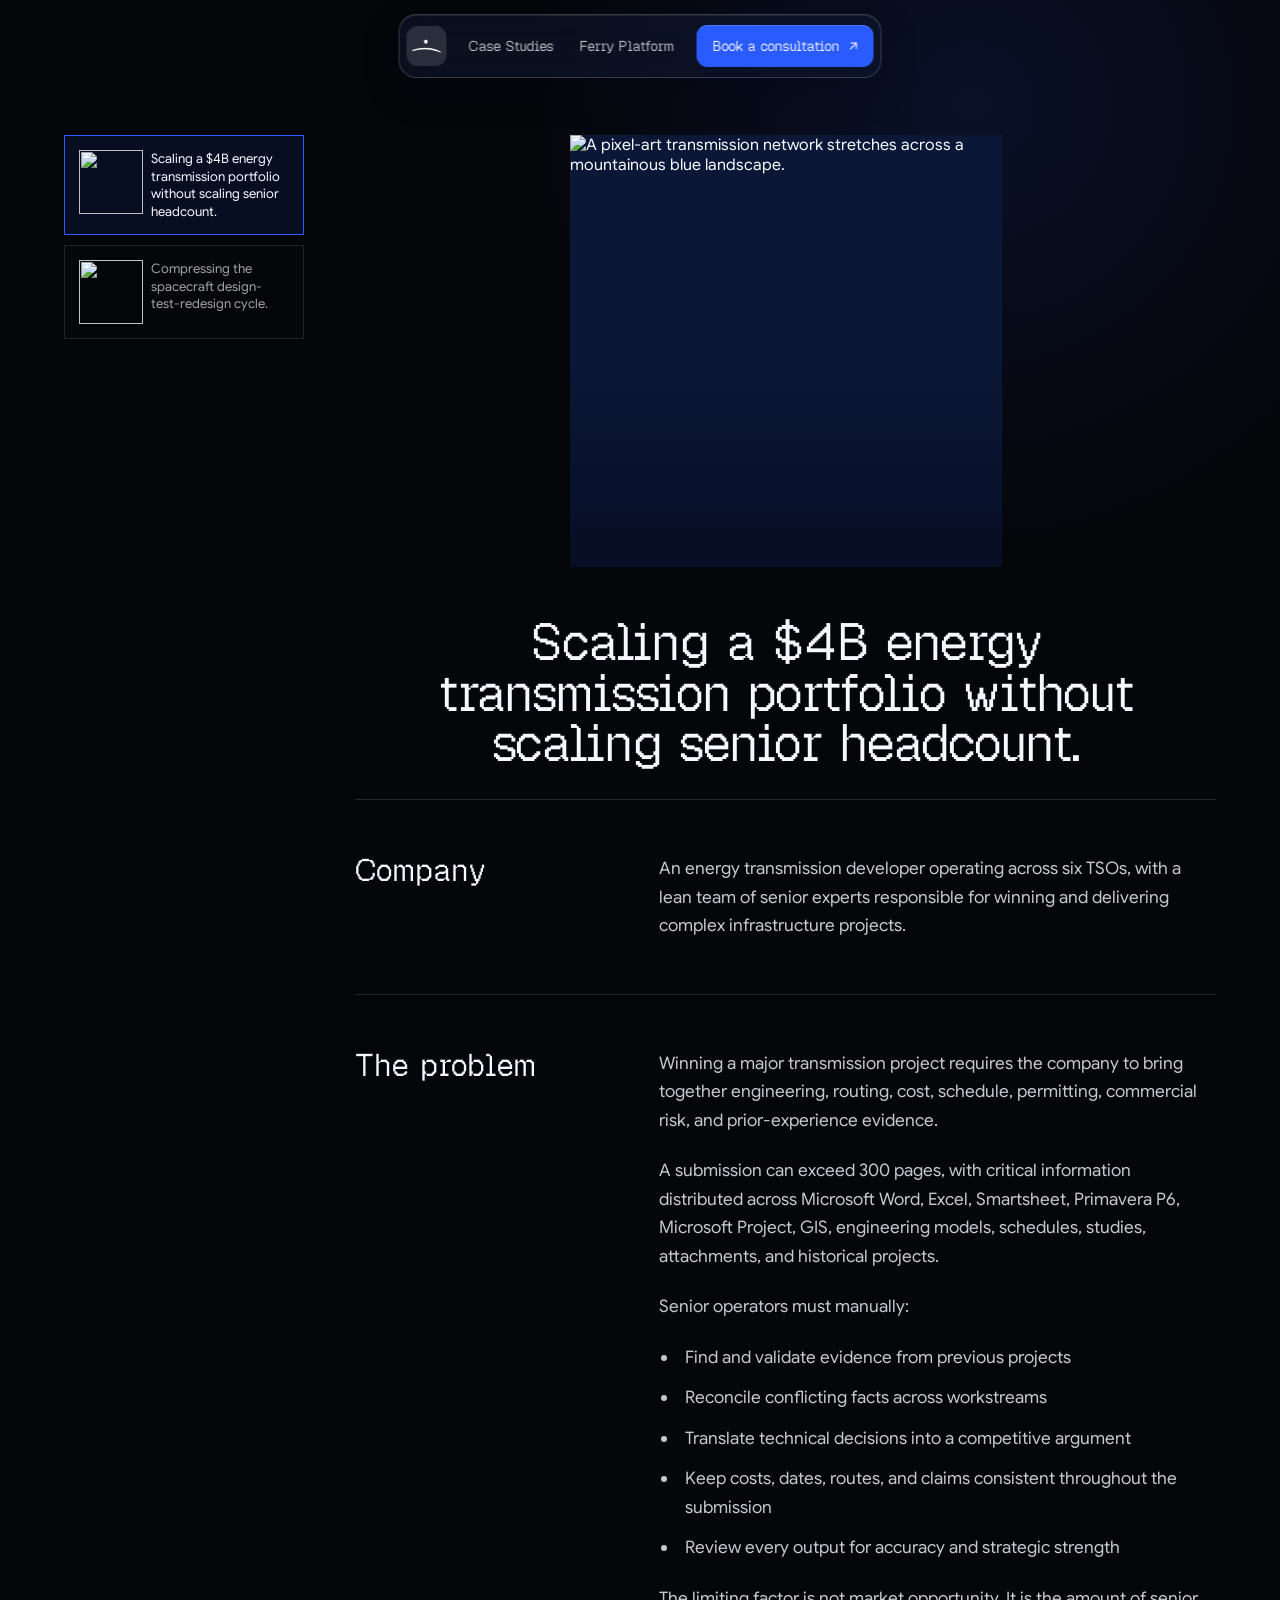
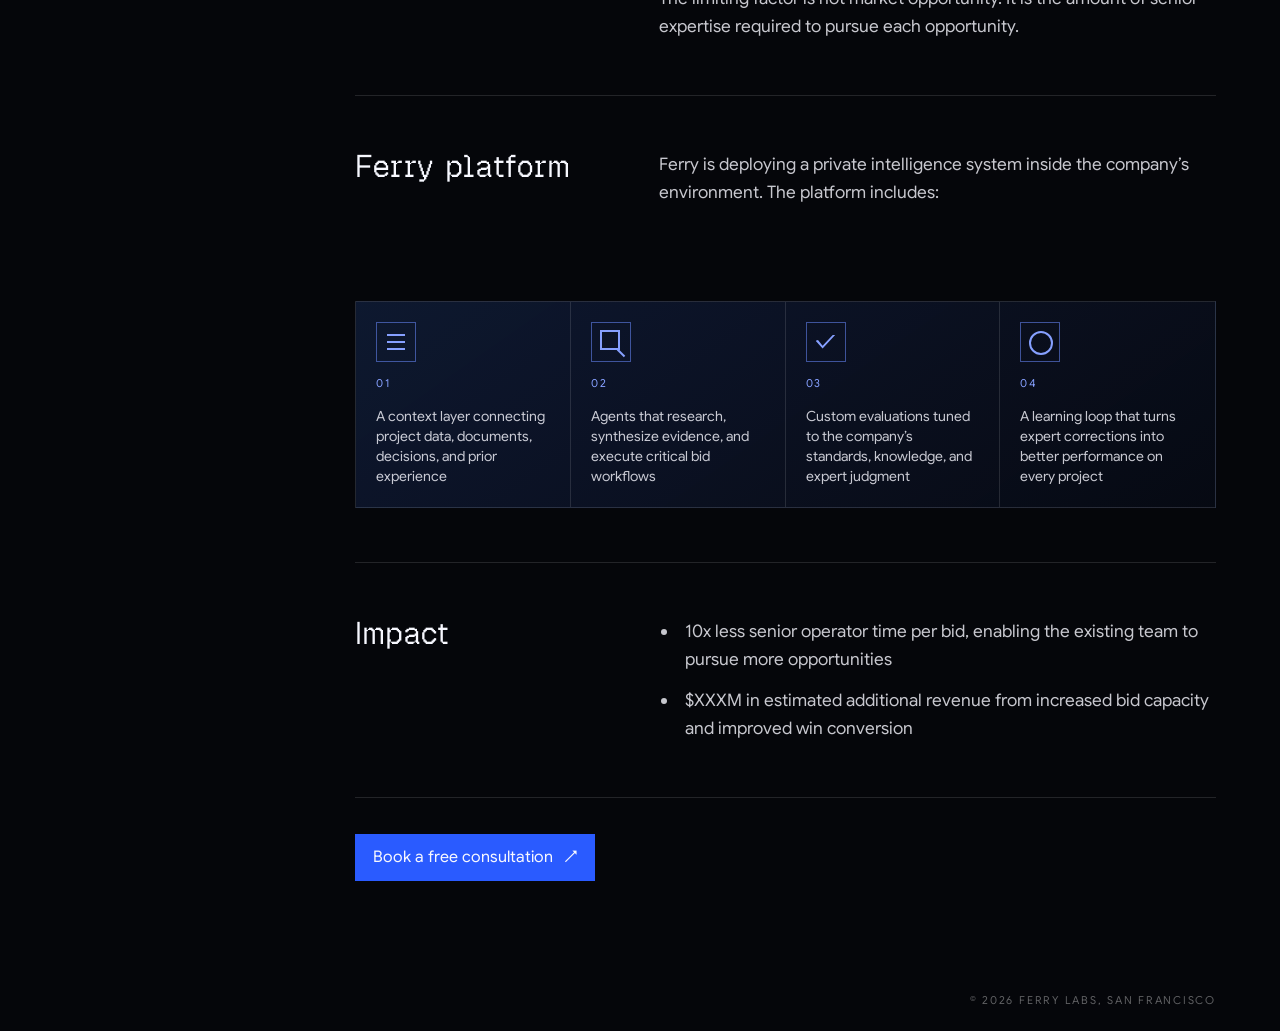
==== case-studies.html @ 46687f30 "use transparent navigation logo mark" ====
<!doctype html>
<html lang="en">
<head>
  <meta charset="utf-8">
  <meta name="viewport" content="width=device-width, initial-scale=1">
  <title>Case Studies — Ferry Labs</title>
  <meta name="description" content="Selected Ferry Labs case studies.">
  <link rel="icon" href="favicon.svg" type="image/svg+xml">
  <link rel="stylesheet" href="case-studies.css">
  <script>document.documentElement.classList.add('js')</script>
  <script type="module" src="case-studies.js"></script>
</head>
<body>
  <header class="site-header">
    <a class="brand" href="index.html" aria-label="Ferry Labs home">
      <img src="ferry-logo-mark.png" alt="">
    </a>
    <nav class="site-nav" aria-label="Primary">
      <a class="header-link" href="case-studies.html" aria-current="page">Case Studies</a>
      <a class="header-link" href="#selected-case-study">Ferry Platform</a>
      <a class="nav-cta" href="https://calendar.app.google/t69X39w3jLLAKn3L7" target="_blank" rel="noopener noreferrer">
        <span class="nav-cta-label">Book a consultation</span>
        <span class="nav-cta-short">Book a call</span>
        <span aria-hidden="true">↗</span>
      </a>
    </nav>
  </header>
  <main class="case-studies">
    <section class="reader" id="selected-case-study" aria-label="Selected case study">
      <nav class="case-switcher" aria-label="Choose a case study">
    <a href="#energy-transmission" class="case-switch"
       data-case-link="energy-transmission">
      <img src="assets/case-studies/transmission-infrastructure.png" alt="" width="2048" height="2048">
      <span>Scaling a $4B energy transmission portfolio without scaling senior headcount.</span>
    </a>

    <a href="#spacecraft-engineering" class="case-switch"
       data-case-link="spacecraft-engineering">
      <img src="assets/case-studies/spacecraft-engineering.png" alt="" width="2048" height="2048">
      <span>Compressing the spacecraft design-test-redesign cycle.</span>
    </a></nav>
      <div class="case-reader">
  <article class="case-panel" id="energy-transmission"
           data-case-panel="energy-transmission" tabindex="-1">
    <figure class="case-hero">
      <img src="assets/case-studies/transmission-infrastructure.png" alt="A pixel-art transmission network stretches across a mountainous blue landscape."
           width="2048" height="2048">
    </figure>
    <header class="story-header">
      <h2>Scaling a $4B energy transmission portfolio without scaling senior headcount.</h2>
    </header>
    <section class="story-section">
      <h3>Company</h3>
      <div class="story-copy"><p>An energy transmission developer operating across six TSOs, with a lean team of senior experts responsible for winning and delivering complex infrastructure projects.</p></div>
    </section>
    <section class="story-section">
      <h3>The problem</h3>
      <div class="story-copy">
        <p>Winning a major transmission project requires the company to bring together engineering, routing, cost, schedule, permitting, commercial risk, and prior-experience evidence.</p>
<p>A submission can exceed 300 pages, with critical information distributed across Microsoft Word, Excel, Smartsheet, Primavera P6, Microsoft Project, GIS, engineering models, schedules, studies, attachments, and historical projects.</p>
<p>Senior operators must manually:</p>
        <ul class="story-list"><li>Find and validate evidence from previous projects</li><li>Reconcile conflicting facts across workstreams</li><li>Translate technical decisions into a competitive argument</li><li>Keep costs, dates, routes, and claims consistent throughout the submission</li><li>Review every output for accuracy and strategic strength</li></ul>
        <p>The limiting factor is not market opportunity. It is the amount of senior expertise required to pursue each opportunity.</p>
      </div>
    </section>
    <section class="story-section platform-section">
      <h3>Ferry platform</h3>
      <div class="story-copy">
        <p>Ferry is deploying a private intelligence system inside the company’s environment. The platform includes:</p>
      </div>
      
  <ol class="workflow" aria-label="Scaling a $4B energy transmission portfolio without scaling senior headcount. workflow">
    
      <li class="workflow-step">
        <span class="workflow-icon icon-source" aria-hidden="true"></span>
        <span class="workflow-number">01</span>
        <span>A context layer connecting project data, documents, decisions, and prior experience</span>
      </li>
      <li class="workflow-step">
        <span class="workflow-icon icon-research" aria-hidden="true"></span>
        <span class="workflow-number">02</span>
        <span>Agents that research, synthesize evidence, and execute critical bid workflows</span>
      </li>
      <li class="workflow-step">
        <span class="workflow-icon icon-evaluation" aria-hidden="true"></span>
        <span class="workflow-number">03</span>
        <span>Custom evaluations tuned to the company’s standards, knowledge, and expert judgment</span>
      </li>
      <li class="workflow-step">
        <span class="workflow-icon icon-learning" aria-hidden="true"></span>
        <span class="workflow-number">04</span>
        <span>A learning loop that turns expert corrections into better performance on every project</span>
      </li>
  </ol>
    </section>
    <section class="story-section impact-section">
      <h3>Impact</h3>
      <div class="story-copy">
        <ul class="impact-list"><li>10x less senior operator time per bid, enabling the existing team to pursue more opportunities</li><li>$XXXM in estimated additional revenue from increased bid capacity and improved win conversion</li></ul>
      </div>
    </section>
    <aside class="case-cta">
      <a href="https://calendar.app.google/t69X39w3jLLAKn3L7" target="_blank" rel="noopener noreferrer">
        Book a free consultation <span aria-hidden="true">↗</span>
      </a>
    </aside>
  </article>

  <article class="case-panel" id="spacecraft-engineering"
           data-case-panel="spacecraft-engineering" tabindex="-1">
    <figure class="case-hero">
      <img src="assets/case-studies/spacecraft-engineering.png" alt="A pixel-art spacecraft stands beside a snow-covered mountain beneath a blue sky."
           width="2048" height="2048">
    </figure>
    <header class="story-header">
      <h2>Compressing the spacecraft design-test-redesign cycle.</h2>
    </header>
    <section class="story-section">
      <h3>Company</h3>
      <div class="story-copy"><p>A $2.3B satellite-platform manufacturer building configurable spacecraft for commercial and national-security missions.</p>
<p>The company is bringing a productized manufacturing model to an industry traditionally dominated by slow, bespoke engineering programs.</p></div>
    </section>
    <section class="story-section">
      <h3>The problem</h3>
      <div class="story-copy">
        <p>Every spacecraft must fit propulsion, avionics, power, payloads, and deployable structures within strict launch-defined constraints for mass, volume, stiffness, and mechanical interfaces.</p>
<p>The engineering workflow spans CAD and finite-element analysis tools, component libraries, parts lists, vendor specifications, simulation outputs, and physical test results.</p>
<p>When a component becomes unavailable, a vibration test fails, or the launch envelope changes, engineers must manually:</p>
        <ul class="story-list"><li>Identify every part of the design affected by the change</li><li>Reconfigure components within the available volume</li><li>Redesign structural panels and mechanical interfaces</li><li>Update the underlying CAD geometry</li><li>Re-run structural analysis and validate the revised design</li><li>Preserve design intent across iterations</li></ul>
        <p>The initial design is not the bottleneck. The limiting factor is repeatedly bringing the spacecraft back to a valid design as requirements and physical constraints change.</p>
      </div>
    </section>
    <section class="story-section platform-section">
      <h3>Ferry platform</h3>
      <div class="story-copy">
        <p>Ferry is developing an engineering intelligence system that works across the company’s existing design and analysis tools. The platform includes:</p>
      </div>
      
  <ol class="workflow" aria-label="Compressing the spacecraft design-test-redesign cycle. workflow">
    
      <li class="workflow-step">
        <span class="workflow-icon icon-source" aria-hidden="true"></span>
        <span class="workflow-number">01</span>
        <span>A context layer connecting requirements, components, geometry, constraints, and test results</span>
      </li>
      <li class="workflow-step">
        <span class="workflow-icon icon-geometry" aria-hidden="true"></span>
        <span class="workflow-number">02</span>
        <span>Agents that generate geometry, propagate changes, and execute redesign workflows</span>
      </li>
      <li class="workflow-step">
        <span class="workflow-icon icon-evaluation" aria-hidden="true"></span>
        <span class="workflow-number">03</span>
        <span>Custom evaluations tuned to the company’s engineering standards, design rules, and mission constraints</span>
      </li>
      <li class="workflow-step">
        <span class="workflow-icon icon-learning" aria-hidden="true"></span>
        <span class="workflow-number">04</span>
        <span>A learning loop that incorporates engineering review, simulation, and physical testing into future iterations</span>
      </li>
  </ol>
    </section>
    <section class="story-section impact-section">
      <h3>Impact</h3>
      <div class="story-copy">
        <ul class="impact-list"><li>Compress the design-test-redesign cycle, reducing the expert time required to produce a validated iteration</li><li>Increase engineering and production throughput, enabling the same team to support more spacecraft and missions</li></ul>
      </div>
    </section>
    <aside class="case-cta">
      <a href="https://calendar.app.google/t69X39w3jLLAKn3L7" target="_blank" rel="noopener noreferrer">
        Book a free consultation <span aria-hidden="true">↗</span>
      </a>
    </aside>
  </article></div>
    </section>
  </main>
  <footer class="site-footer">© 2026 Ferry Labs, San Francisco</footer>
</body>
</html>
---- case-studies.css ----
@font-face {
  font-family: 'Geist Pixel';
  src: url('fonts/GeistPixel.ttf') format('truetype');
  font-display: swap;
}

@font-face {
  font-family: 'Google Sans';
  src: url('fonts/GoogleSans-Regular.ttf') format('truetype');
  font-display: swap;
}

@font-face {
  font-family: 'Google Sans';
  src: url('fonts/GoogleSans-SemiBold.ttf') format('truetype');
  font-weight: 600;
  font-display: swap;
}

:root {
  --void: #05060a;
  --panel: #0b1020;
  --panel-2: #0e1730;
  --white: #f7f8ff;
  --mist: rgba(247, 248, 255, 0.64);
  --copy: rgba(247, 248, 255, 0.8);
  --line: rgba(255, 255, 255, 0.12);
  --line-blue: rgba(96, 132, 255, 0.54);
  --orbit: #2a5bff;
  --content-pad: clamp(24px, 5vw, 72px);
}

* {
  box-sizing: border-box;
}

html {
  color-scheme: dark;
  scroll-behavior: smooth;
}

body {
  margin: 0;
  min-width: 320px;
  overflow-x: hidden;
  background:
    radial-gradient(circle at 76% 4%, rgba(42, 91, 255, 0.12), transparent 28rem),
    var(--void);
  color: var(--white);
  font-family: 'Google Sans', system-ui, sans-serif;
  -webkit-font-smoothing: antialiased;
}

a {
  color: inherit;
  text-decoration: none;
}

.site-header {
  position: fixed;
  top: 14px;
  left: 50%;
  z-index: 10;
  width: max-content;
  max-width: calc(100% - 24px);
  height: 64px;
  padding: 7px;
  display: flex;
  align-items: center;
  justify-content: flex-start;
  gap: 18px;
  transform: translateX(-50%);
  border: 1px solid rgba(255, 255, 255, 0.18);
  border-radius: 18px;
  background: rgba(17, 24, 45, 0.58);
  -webkit-backdrop-filter: blur(18px) saturate(140%);
  backdrop-filter: blur(18px) saturate(140%);
  box-shadow: 0 12px 38px rgba(2, 5, 20, 0.24), inset 0 1px 0 rgba(255, 255, 255, 0.08);
}

.brand {
  display: flex;
  align-items: center;
  justify-content: center;
  width: 40px;
  height: 40px;
  padding: 0;
  flex: 0 0 auto;
  border-radius: 11px;
  background: rgba(255, 255, 255, 0.13);
}

.brand img {
  width: 30px;
  height: auto;
  display: block;
}

.eyebrow,
.workflow-number {
  text-transform: uppercase;
  letter-spacing: 0.16em;
  font-size: 11px;
}

.site-nav {
  display: flex;
  align-items: center;
  justify-content: flex-start;
  gap: 18px;
}

.header-link {
  padding: 10px 4px;
  color: rgba(255, 255, 255, 0.76);
  font-family: 'Geist Pixel', 'Google Sans', system-ui, sans-serif;
  font-size: 14px;
  letter-spacing: 0;
  white-space: nowrap;
  transition: color 0.2s ease;
}

.header-link:hover,
.header-link:focus-visible {
  color: var(--white);
}

.site-header .nav-cta {
  display: inline-flex;
  align-items: center;
  gap: 10px;
  padding: 12px 16px;
  border-radius: 11px;
  background: var(--orbit);
  color: var(--white);
  font-family: 'Geist Pixel', 'Google Sans', system-ui, sans-serif;
  font-size: 14px;
  font-weight: 500;
  white-space: nowrap;
  box-shadow: inset 0 1px 0 rgba(255, 255, 255, 0.16);
}

.site-header .nav-cta-short {
  display: none;
}

.case-studies {
  width: min(1440px, 100%);
  margin: 0 auto;
  padding: clamp(116px, 15vh, 164px) var(--content-pad) 88px;
}

.page-intro {
  margin-bottom: 48px;
}

.page-intro h1,
.story-header h2 {
  font-family: 'Geist Pixel', 'Google Sans', sans-serif;
  font-weight: 400;
  letter-spacing: -0.025em;
  text-wrap: balance;
}

.page-intro h1 {
  max-width: 920px;
  margin: 0 auto;
  width: 100%;
  text-align: center;
  font-size: clamp(37px, 4.25vw, 61px);
  line-height: 0.94;
}

.eyebrow {
  margin: 0;
  color: #86a0ff;
}

.case-hero::after {
  content: '';
  position: absolute;
  inset: 0;
  background: linear-gradient(180deg, transparent 52%, rgba(2, 5, 18, 0.5));
  pointer-events: none;
}

.case-hero img {
  display: block;
  width: 100%;
  height: 100%;
  object-fit: contain;
}

.reader {
  display: grid;
  grid-template-columns: minmax(190px, 240px) minmax(0, 1fr);
  gap: clamp(28px, 4vw, 64px);
  align-items: start;
  scroll-margin-top: 24px;
}

.case-switcher {
  position: sticky;
  top: 28px;
  display: grid;
  gap: 10px;
}

.case-switch {
  padding: 14px;
  display: grid;
  grid-template-columns: 64px 1fr;
  gap: 8px;
  border: 1px solid var(--line);
  color: var(--mist);
  font-size: 13px;
  line-height: 1.35;
  transition: color 0.2s ease, border-color 0.2s ease, background 0.2s ease;
}

.case-switch img {
  display: block;
  width: 64px;
  height: 64px;
  aspect-ratio: 1;
  object-fit: contain;
}

.case-switch[aria-current='true'],
.case-switch:hover,
.case-switch:focus-visible {
  color: var(--white);
  border-color: var(--orbit);
  background: rgba(42, 91, 255, 0.1);
  outline: none;
}

.js .case-panel {
  display: none;
}

.js .case-panel[aria-hidden='false'] {
  display: block;
}

.case-panel[hidden] {
  display: none;
}

.case-panel:focus {
  outline: none;
}

.case-hero {
  position: relative;
  width: min(100%, 432px);
  aspect-ratio: 1 / 1;
  height: auto;
  margin: 0 auto;
  overflow: hidden;
  background: #0b1737;
}

.story-header {
  padding: 38px 0 30px;
  border-bottom: 1px solid var(--line);
}

.story-header h2 {
  max-width: 980px;
  margin: 12px 0 0;
  text-align: center;
  font-size: clamp(34px, 4vw, 58px);
  line-height: 0.99;
}

.story-section {
  display: grid;
  grid-template-columns: minmax(160px, 240px) minmax(0, 760px);
  gap: clamp(24px, 5vw, 72px);
  padding: 54px 0;
  border-bottom: 1px solid var(--line);
}

.story-section h3 {
  margin: 0;
  font-family: 'Geist Pixel', 'Google Sans', sans-serif;
  font-size: clamp(24px, 2.4vw, 32px);
  font-weight: 400;
  line-height: 1.05;
}

.story-copy {
  min-width: 0;
}

.story-copy p,
.story-copy ul {
  margin: 0 0 22px;
  font-size: clamp(16px, 1.35vw, 18px);
  line-height: 1.65;
  color: var(--copy);
}

.story-copy p:last-child,
.story-copy ul:last-child {
  margin-bottom: 0;
}

.story-list,
.platform-list {
  padding-left: 20px;
}

.story-list li,
.platform-list li {
  margin: 0 0 12px;
  padding-left: 6px;
}

.workflow {
  grid-column: 1 / -1;
  list-style: none;
  margin: 30px 0 0;
  padding: 0;
  display: grid;
  grid-template-columns: repeat(4, minmax(0, 1fr));
  border: 1px solid var(--line);
  background: linear-gradient(145deg, rgba(21, 39, 79, 0.55), rgba(7, 10, 21, 0.74));
}

.workflow-step {
  min-height: 200px;
  padding: 20px;
  display: flex;
  flex-direction: column;
  gap: 14px;
  border-right: 1px solid var(--line);
  font-size: 14px;
  line-height: 1.45;
  color: var(--copy);
}

.workflow-step:last-child {
  border-right: 0;
}

.workflow-number {
  color: #86a0ff;
}

.workflow-icon {
  width: 40px;
  height: 40px;
  border: 1px solid rgba(107, 139, 255, 0.55);
  position: relative;
}

.workflow-icon::before,
.workflow-icon::after {
  content: '';
  position: absolute;
  background: #86a0ff;
}

.icon-source::before {
  width: 18px;
  height: 2px;
  left: 10px;
  top: 11px;
  box-shadow: 0 7px 0 #86a0ff, 0 14px 0 #86a0ff;
}

.icon-research::before,
.icon-geometry::before {
  width: 16px;
  height: 16px;
  border: 2px solid #86a0ff;
  background: transparent;
  left: 8px;
  top: 7px;
}

.icon-research::after,
.icon-geometry::after {
  width: 10px;
  height: 2px;
  transform: rotate(45deg);
  right: 4px;
  bottom: 7px;
}

.icon-evaluation::before {
  width: 20px;
  height: 14px;
  left: 9px;
  top: 12px;
  clip-path: polygon(0 45%, 35% 100%, 100% 0, 88% 0, 35% 80%, 12% 38%);
}

.icon-learning::before {
  width: 20px;
  height: 20px;
  left: 8px;
  top: 8px;
  border: 2px solid #86a0ff;
  border-radius: 50%;
  background: transparent;
}

.impact-section {
  display: grid;
}

.impact-list {
  list-style: disc;
  margin: 0;
  padding-left: 20px;
}

.impact-list li {
  margin: 0 0 12px;
  padding-left: 6px;
  font-size: clamp(16px, 1.35vw, 18px);
  line-height: 1.65;
  color: var(--copy);
}

.impact-list li:last-child {
  margin-bottom: 0;
}

.case-cta {
  margin-top: 36px;
}

.case-cta a {
  width: fit-content;
  display: inline-flex;
  align-items: center;
  justify-content: center;
  gap: 12px;
  padding: 14px 18px;
  background: var(--orbit);
  font-family: 'Google Sans', sans-serif;
  font-size: 16px;
  line-height: 1.2;
}

.site-footer {
  padding: 24px var(--content-pad);
  text-align: right;
  color: rgba(255, 255, 255, 0.36);
  font-size: 11px;
  letter-spacing: 0.16em;
  text-transform: uppercase;
  background: transparent;
}

@media (max-width: 900px) {
  .reader {
    grid-template-columns: 1fr;
  }

  .case-switcher {
    position: static;
    grid-template-columns: repeat(2, minmax(0, 1fr));
  }

  .story-section {
    grid-template-columns: 1fr;
  }

  .workflow {
    grid-template-columns: repeat(2, minmax(0, 1fr));
  }

  .workflow-step:nth-child(2) {
    border-right: 0;
  }

  .workflow-step:nth-child(-n + 2) {
    border-bottom: 1px solid var(--line);
  }
}

@media (max-width: 760px) {
  :root {
    --content-pad: 20px;
  }

  .site-header {
    top: 8px;
    width: max-content;
    max-width: calc(100% - 16px);
    height: 54px;
    padding: 6px;
    gap: 8px;
    border-radius: 15px;
  }

  .brand { width: 36px; height: 36px; padding: 0; }

  .brand img { width: 27px; height: auto; }

  .site-nav {
    gap: 8px;
  }

  .header-link {
    padding: 8px 1px;
    font-size: 11px;
  }

  .site-header .nav-cta {
    padding: 10px 12px;
    font-size: 12px;
  }

  .site-header .nav-cta-label {
    display: none;
  }

  .site-header .nav-cta-short {
    display: inline;
  }

  .case-studies {
    padding-top: 104px;
    padding-bottom: 64px;
  }

  .page-intro h1 {
    font-size: clamp(36px, 11vw, 49px);
  }

  .case-switcher {
    overflow-x: auto;
  }

  .case-switch {
    min-width: 280px;
  }

  .case-hero {
    width: 100%;
    max-width: 432px;
    height: auto;
    aspect-ratio: 1 / 1;
  }

  .story-header {
    padding: 30px 0 24px;
  }

  .story-section {
    padding: 42px 0;
  }

  .workflow {
    grid-template-columns: 1fr;
  }

  .workflow-step {
    min-height: 0;
    border-right: 0;
    border-bottom: 1px solid var(--line);
  }

  .workflow-step:nth-child(2) {
    border-right: 0;
  }

  .case-cta a {
    align-items: flex-end;
  }
}

@media (prefers-reduced-motion: reduce) {
  html {
    scroll-behavior: auto;
  }

}
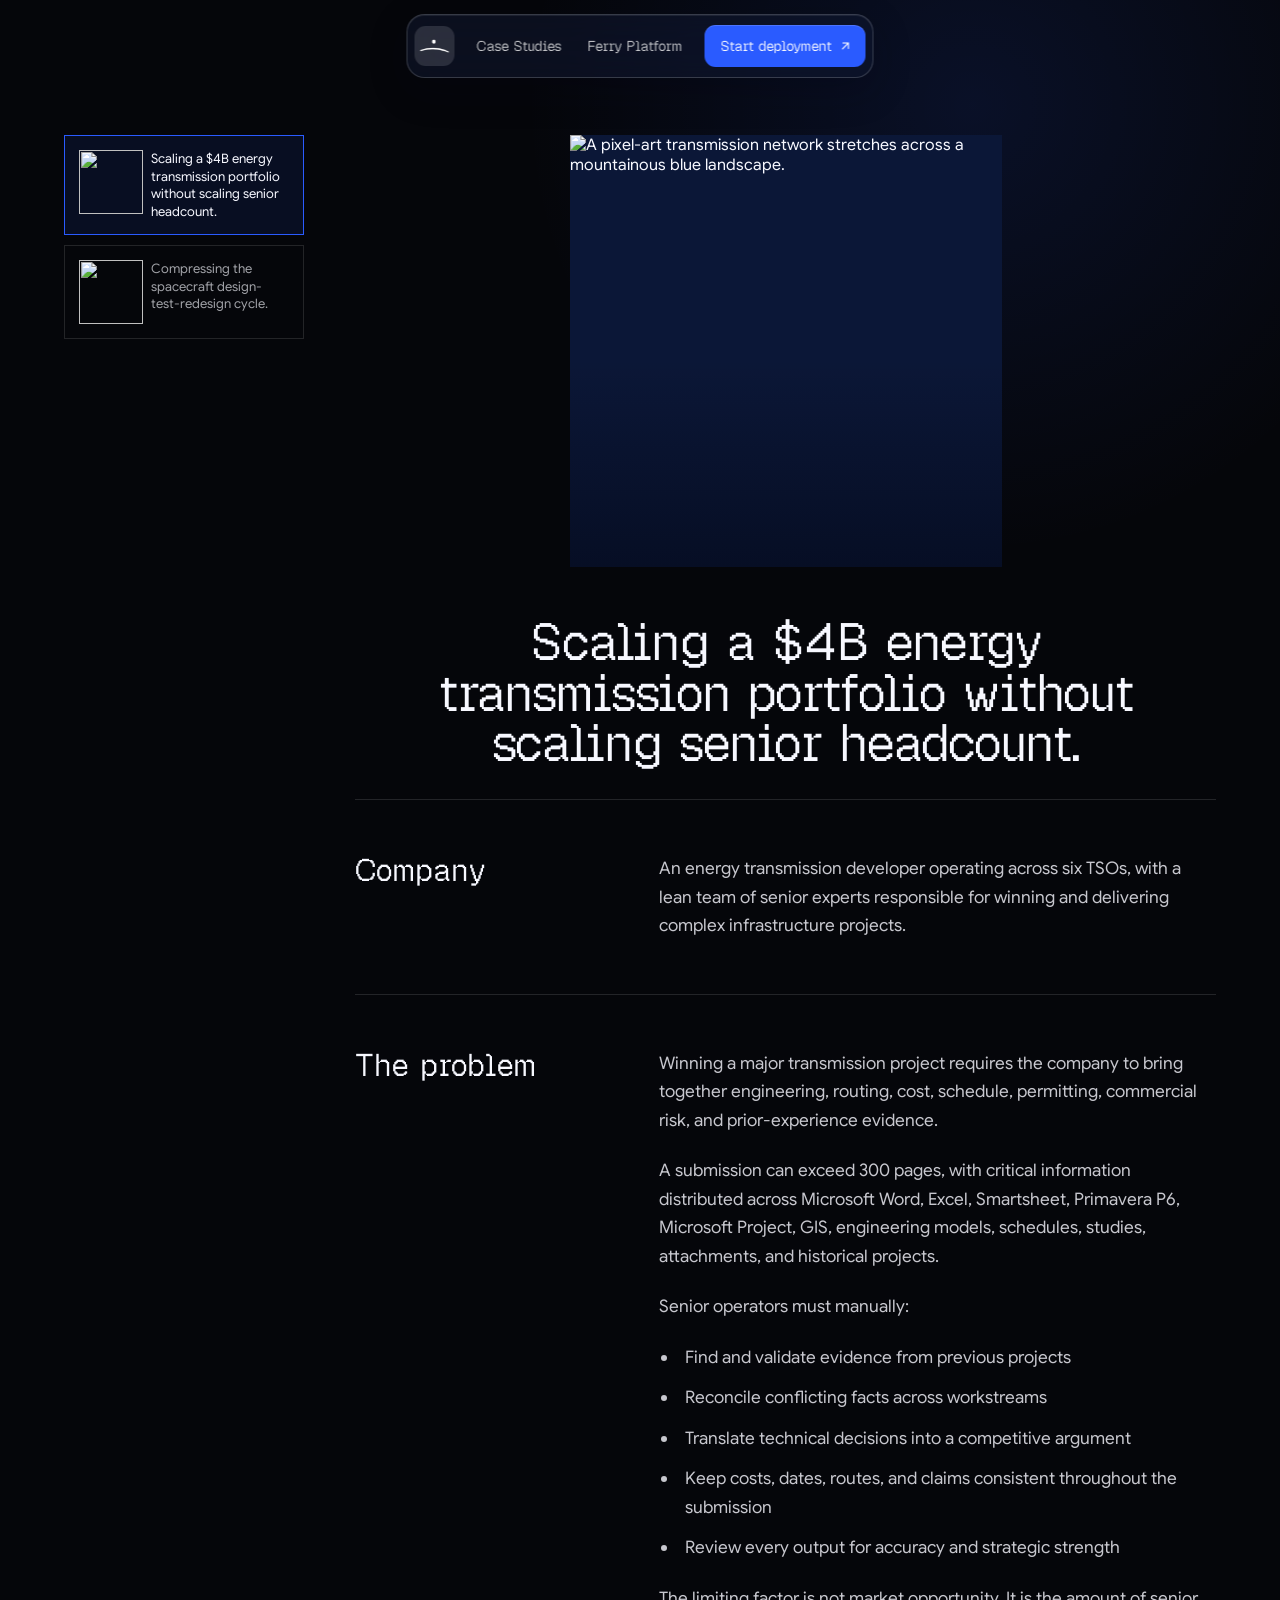
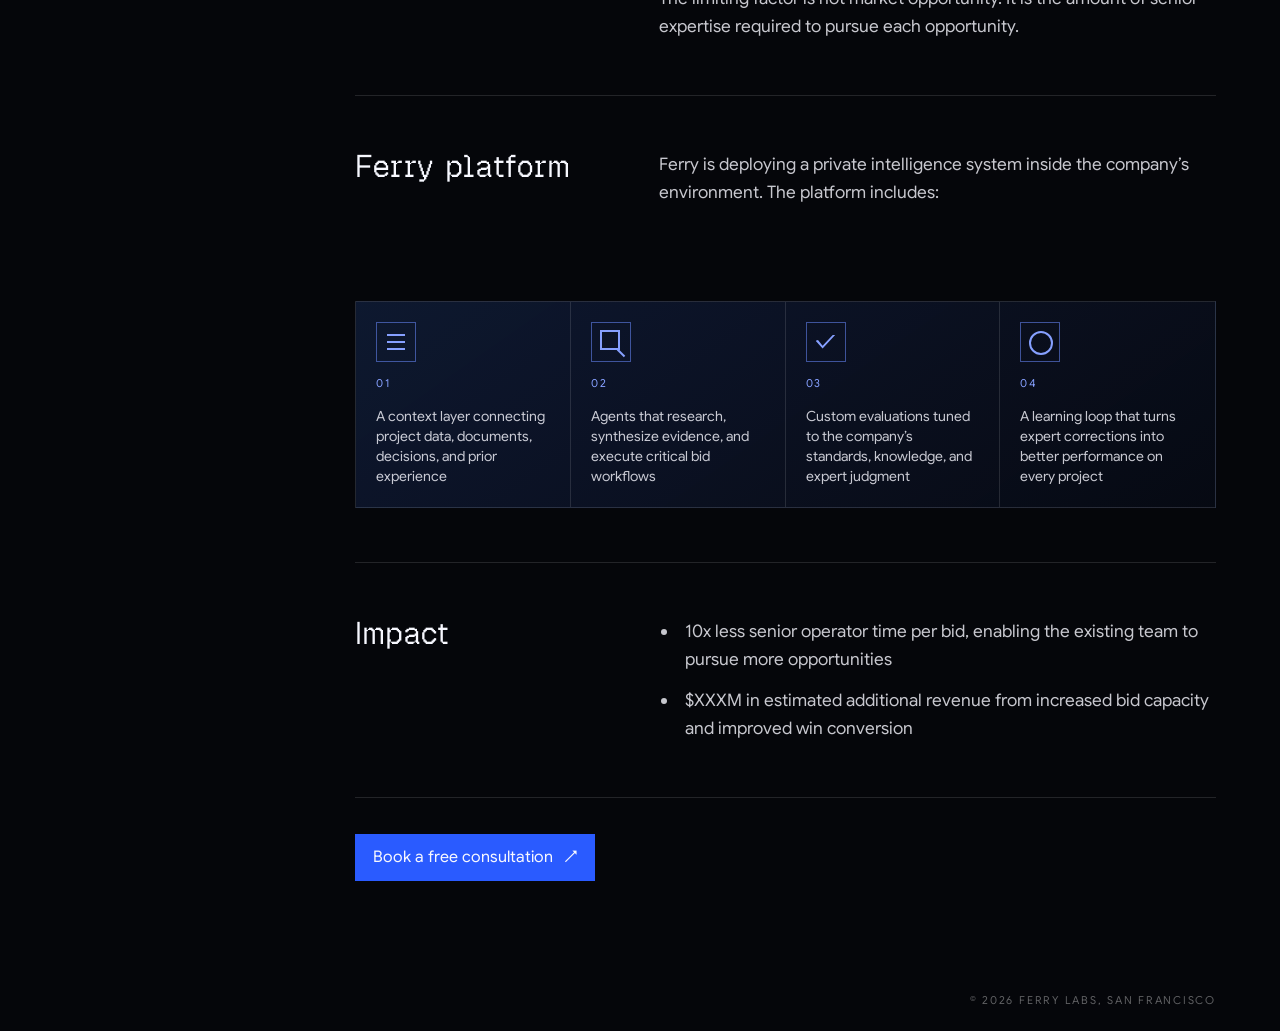
==== commit 67ccbc36: "rename navigation deployment CTA" ====
--- a/case-studies.html
+++ b/case-studies.html
@@ -17,10 +17,10 @@
     </a>
     <nav class="site-nav" aria-label="Primary">
       <a class="header-link" href="case-studies.html" aria-current="page">Case Studies</a>
-      <a class="header-link" href="#selected-case-study">Ferry Platform</a>
+      <a class="header-link" href="ferry-platform.html">Ferry Platform</a>
       <a class="nav-cta" href="https://calendar.app.google/t69X39w3jLLAKn3L7" target="_blank" rel="noopener noreferrer">
-        <span class="nav-cta-label">Book a consultation</span>
-        <span class="nav-cta-short">Book a call</span>
+        <span class="nav-cta-label">Start deployment</span>
+        <span class="nav-cta-short">Start deployment</span>
         <span aria-hidden="true">↗</span>
       </a>
     </nav>
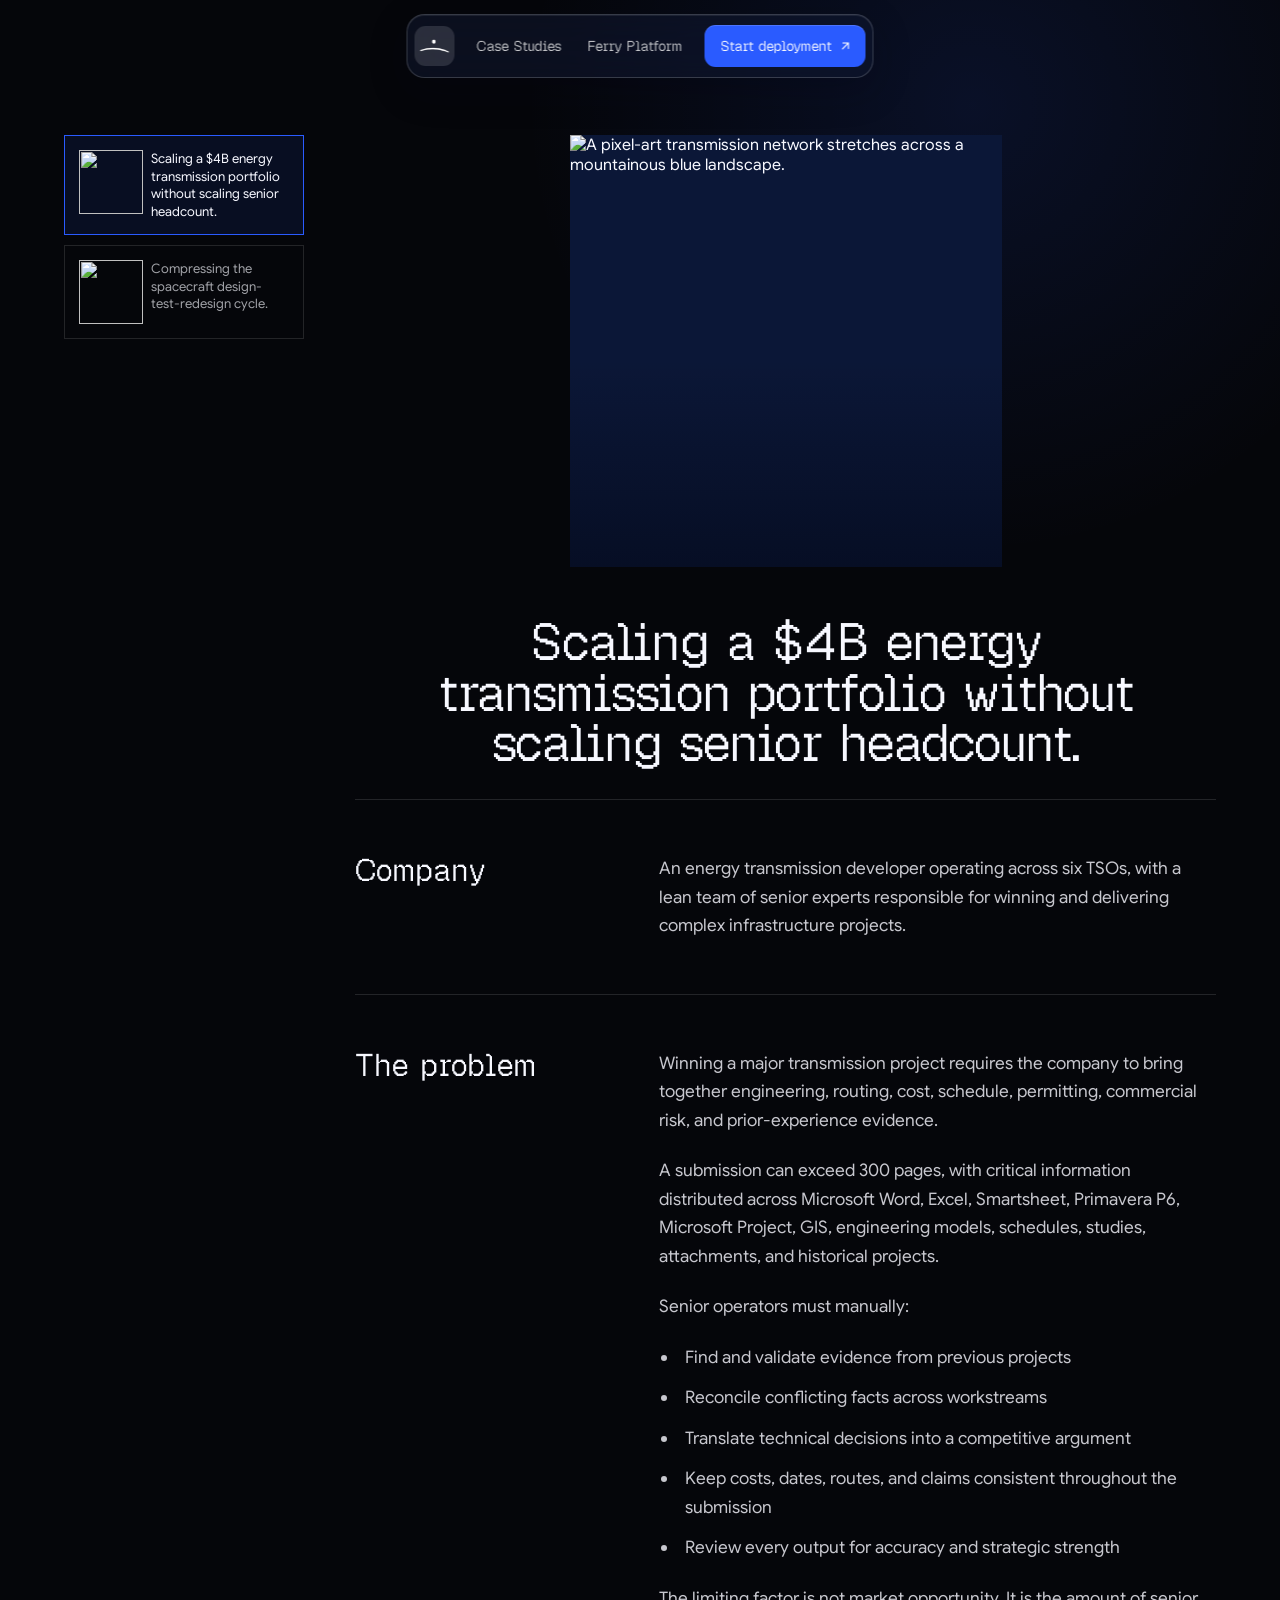
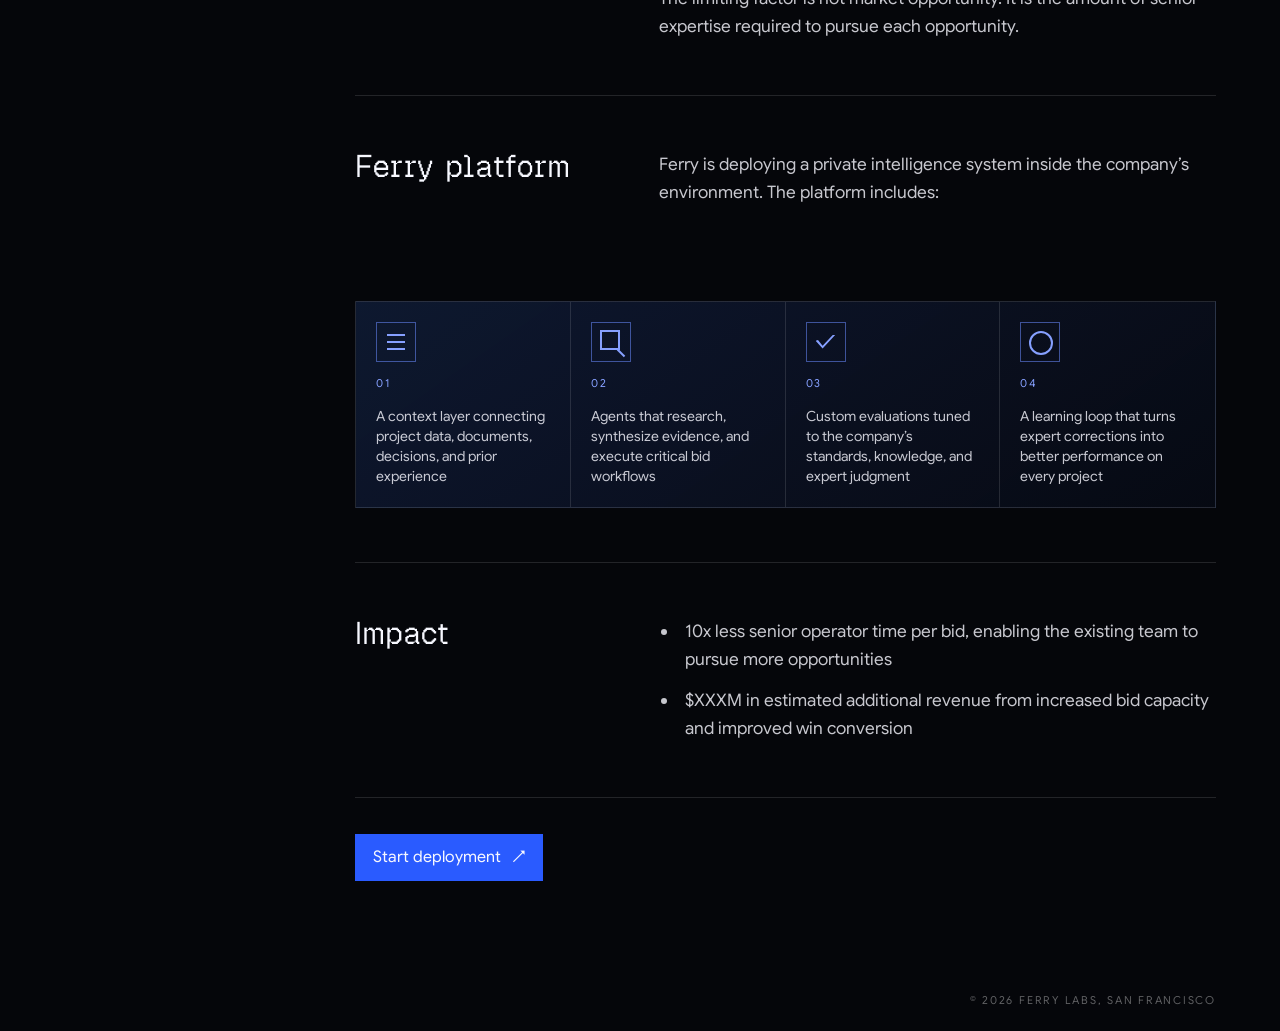
==== commit 97adbe55: "align deployment CTA labels" ====
--- a/case-studies.html
+++ b/case-studies.html
@@ -101,7 +101,7 @@
     </section>
     <aside class="case-cta">
       <a href="https://calendar.app.google/t69X39w3jLLAKn3L7" target="_blank" rel="noopener noreferrer">
-        Book a free consultation <span aria-hidden="true">↗</span>
+        Start deployment <span aria-hidden="true">↗</span>
       </a>
     </aside>
   </article>
@@ -168,7 +168,7 @@
     </section>
     <aside class="case-cta">
       <a href="https://calendar.app.google/t69X39w3jLLAKn3L7" target="_blank" rel="noopener noreferrer">
-        Book a free consultation <span aria-hidden="true">↗</span>
+        Start deployment <span aria-hidden="true">↗</span>
       </a>
     </aside>
   </article></div>
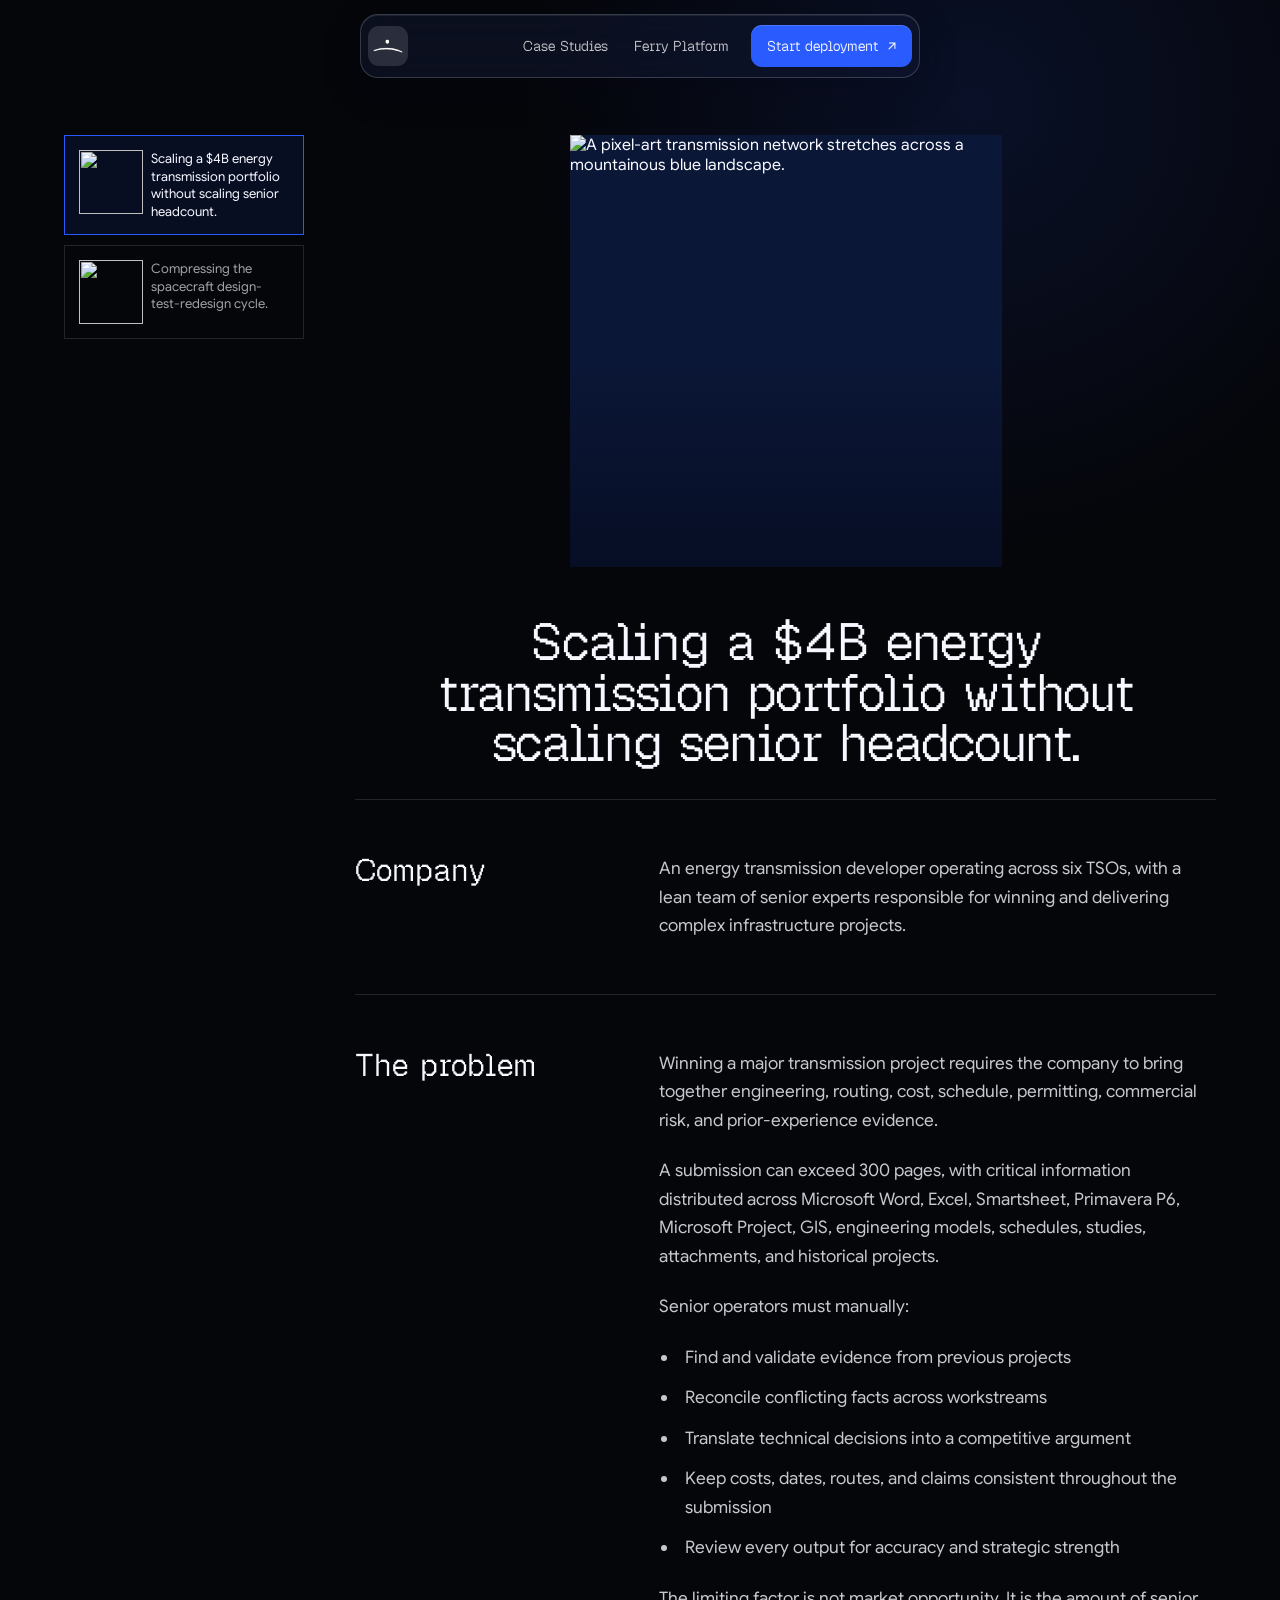
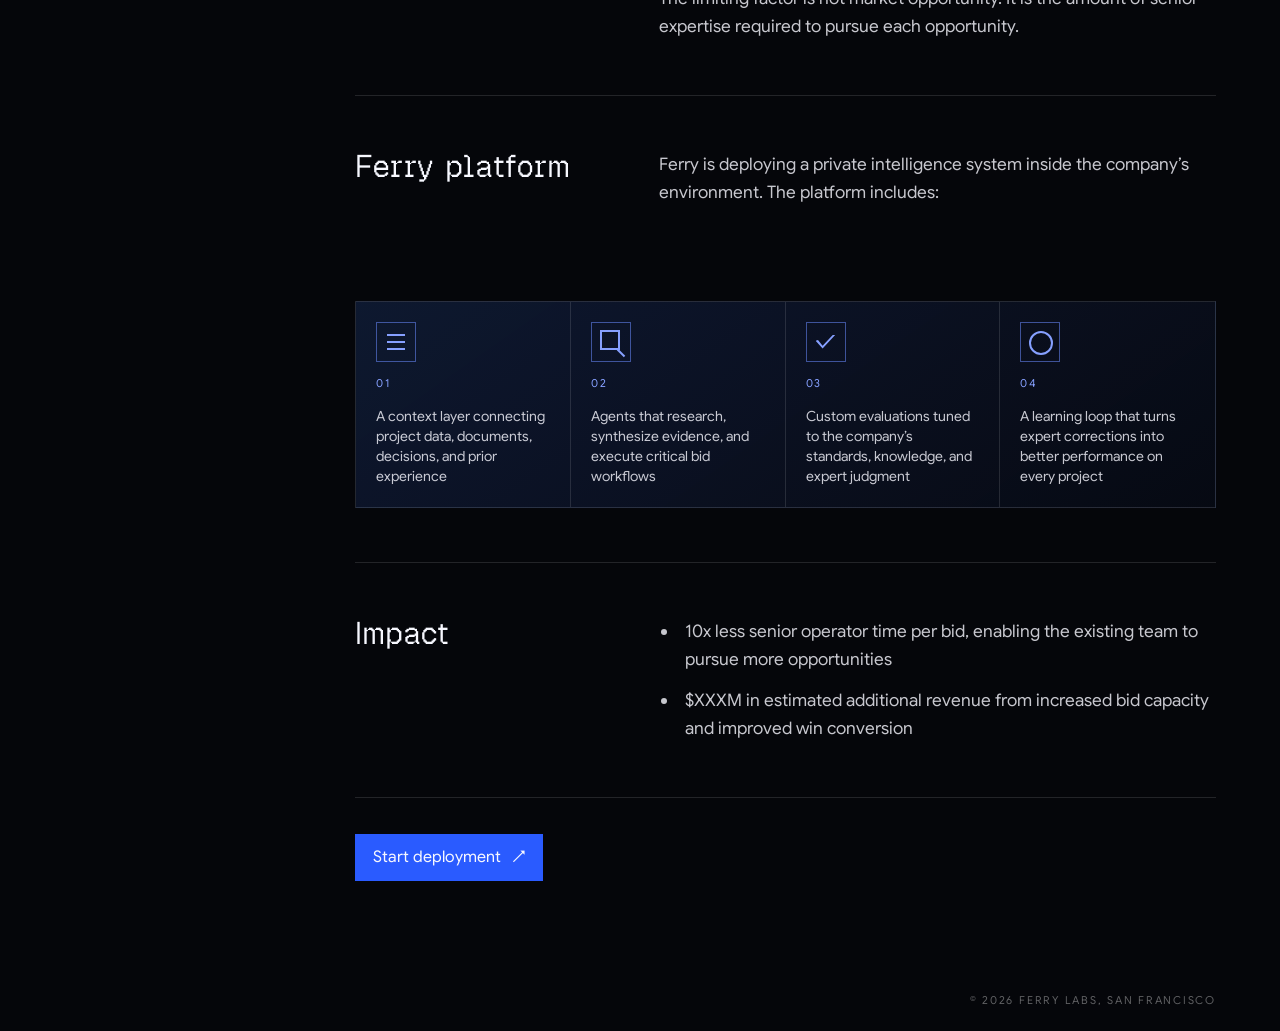
==== commit 1fde994e: "prevent mobile case study text overlap" ====
--- a/case-studies.html
+++ b/case-studies.html
@@ -6,7 +6,8 @@
   <title>Case Studies — Ferry Labs</title>
   <meta name="description" content="Selected Ferry Labs case studies.">
   <link rel="icon" href="favicon.svg" type="image/svg+xml">
-  <link rel="stylesheet" href="case-studies.css">
+  <link rel="stylesheet" href="case-studies.css?v=20260720-mobile">
+  <script src="page-transitions.js"></script>
   <script>document.documentElement.classList.add('js')</script>
   <script type="module" src="case-studies.js"></script>
 </head>
@@ -176,4 +177,4 @@
   </main>
   <footer class="site-footer">© 2026 Ferry Labs, San Francisco</footer>
 </body>
-</html>+</html>
--- a/case-studies.css
+++ b/case-studies.css
@@ -2,6 +2,45 @@
   font-family: 'Geist Pixel';
   src: url('fonts/GeistPixel.ttf') format('truetype');
   font-display: swap;
+}
+
+@view-transition {
+  navigation: auto;
+}
+
+::view-transition-old(root),
+::view-transition-new(root) {
+  animation-duration: 260ms;
+  animation-timing-function: cubic-bezier(0.22, 1, 0.36, 1);
+}
+
+::view-transition-old(root) {
+  animation-name: ferry-page-out;
+}
+
+::view-transition-new(root) {
+  animation-name: ferry-page-in;
+}
+
+@keyframes ferry-page-out {
+  to { opacity: 0; }
+}
+
+@keyframes ferry-page-in {
+  from { opacity: 0; }
+}
+
+html.ferry-transition-fallback body {
+  animation: ferry-fallback-in 180ms cubic-bezier(0.22, 1, 0.36, 1);
+  transition: opacity 180ms cubic-bezier(0.22, 1, 0.36, 1);
+}
+
+html.ferry-transition-fallback.ferry-page-leaving body {
+  opacity: 0;
+}
+
+@keyframes ferry-fallback-in {
+  from { opacity: 0; }
 }
 
 @font-face {
@@ -61,14 +100,16 @@
   top: 14px;
   left: 50%;
   z-index: 10;
-  width: max-content;
+  width: min(560px, calc(100% - 24px));
   max-width: calc(100% - 24px);
   height: 64px;
   padding: 7px;
   display: flex;
   align-items: center;
-  justify-content: flex-start;
+  justify-content: space-between;
   gap: 18px;
+  flex: 1;
+  min-width: 0;
   transform: translateX(-50%);
   border: 1px solid rgba(255, 255, 255, 0.18);
   border-radius: 18px;
@@ -76,6 +117,7 @@
   -webkit-backdrop-filter: blur(18px) saturate(140%);
   backdrop-filter: blur(18px) saturate(140%);
   box-shadow: 0 12px 38px rgba(2, 5, 20, 0.24), inset 0 1px 0 rgba(255, 255, 255, 0.08);
+  view-transition-name: ferry-nav;
 }
 
 .brand {
@@ -491,8 +533,8 @@
 
   .site-header {
     top: 8px;
-    width: max-content;
-    max-width: calc(100% - 16px);
+    width: calc(100% - 16px);
+    max-width: none;
     height: 54px;
     padding: 6px;
     gap: 8px;
@@ -505,11 +547,17 @@
 
   .site-nav {
     gap: 8px;
+    flex: 1;
+    min-width: 0;
+    justify-content: space-between;
   }
 
   .header-link {
     padding: 8px 1px;
     font-size: 11px;
+    min-width: 0;
+    overflow: hidden;
+    text-overflow: ellipsis;
   }
 
   .site-header .nav-cta {
@@ -535,11 +583,19 @@
   }
 
   .case-switcher {
-    overflow-x: auto;
+    overflow-x: visible;
+    grid-template-columns: 1fr;
   }
 
   .case-switch {
-    min-width: 280px;
+    min-width: 0;
+    grid-template-columns: 52px minmax(0, 1fr);
+    padding: 10px;
+  }
+
+  .case-switch img {
+    width: 52px;
+    height: 52px;
   }
 
   .case-hero {
@@ -581,4 +637,9 @@
     scroll-behavior: auto;
   }
 
-}
+  ::view-transition-old(root),
+  ::view-transition-new(root) {
+    animation: none !important;
+  }
+
+}
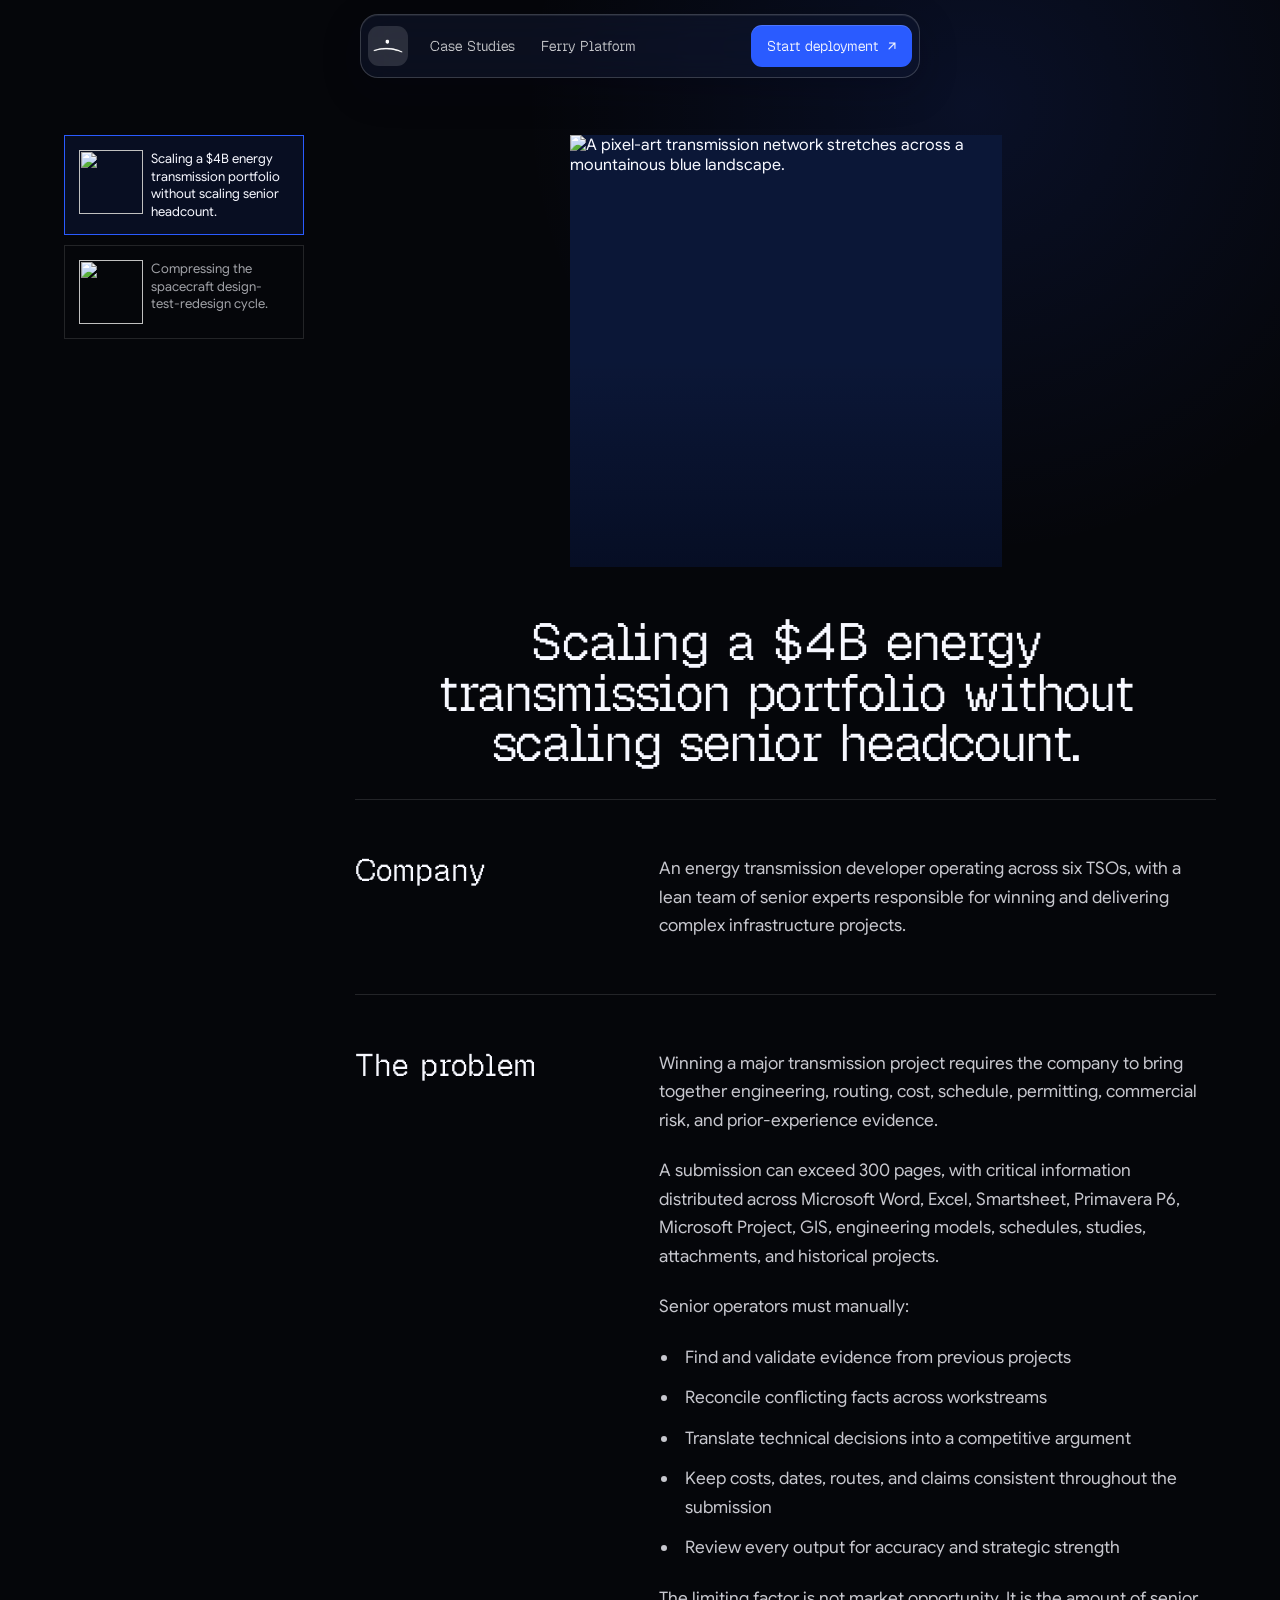
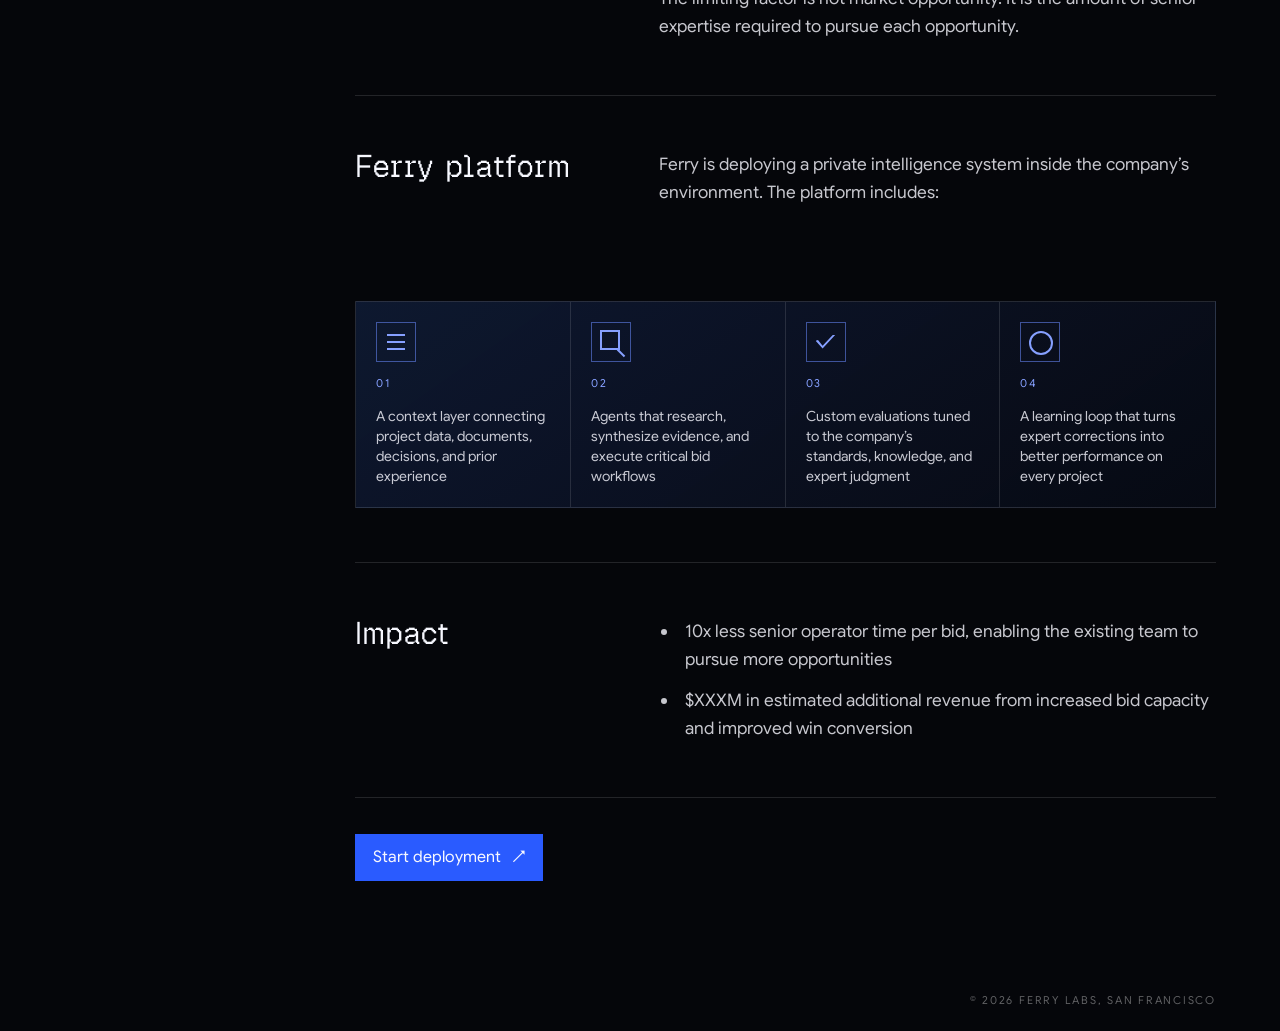
==== commit e8eeba72: "tighten desktop subpage navigation spacing" ====
--- a/case-studies.html
+++ b/case-studies.html
@@ -6,7 +6,7 @@
   <title>Case Studies — Ferry Labs</title>
   <meta name="description" content="Selected Ferry Labs case studies.">
   <link rel="icon" href="favicon.svg" type="image/svg+xml">
-  <link rel="stylesheet" href="case-studies.css?v=20260720-mobile">
+  <link rel="stylesheet" href="case-studies.css?v=20260720-nav">
   <script src="page-transitions.js"></script>
   <script>document.documentElement.classList.add('js')</script>
   <script type="module" src="case-studies.js"></script>
--- a/case-studies.css
+++ b/case-studies.css
@@ -106,7 +106,7 @@
   padding: 7px;
   display: flex;
   align-items: center;
-  justify-content: space-between;
+  justify-content: flex-start;
   gap: 18px;
   flex: 1;
   min-width: 0;
@@ -150,6 +150,8 @@
   align-items: center;
   justify-content: flex-start;
   gap: 18px;
+  flex: 1;
+  min-width: 0;
 }
 
 .header-link {
@@ -179,6 +181,7 @@
   font-size: 14px;
   font-weight: 500;
   white-space: nowrap;
+  margin-left: auto;
   box-shadow: inset 0 1px 0 rgba(255, 255, 255, 0.16);
 }
 
@@ -563,6 +566,7 @@
   .site-header .nav-cta {
     padding: 10px 12px;
     font-size: 12px;
+    margin-left: 0;
   }
 
   .site-header .nav-cta-label {
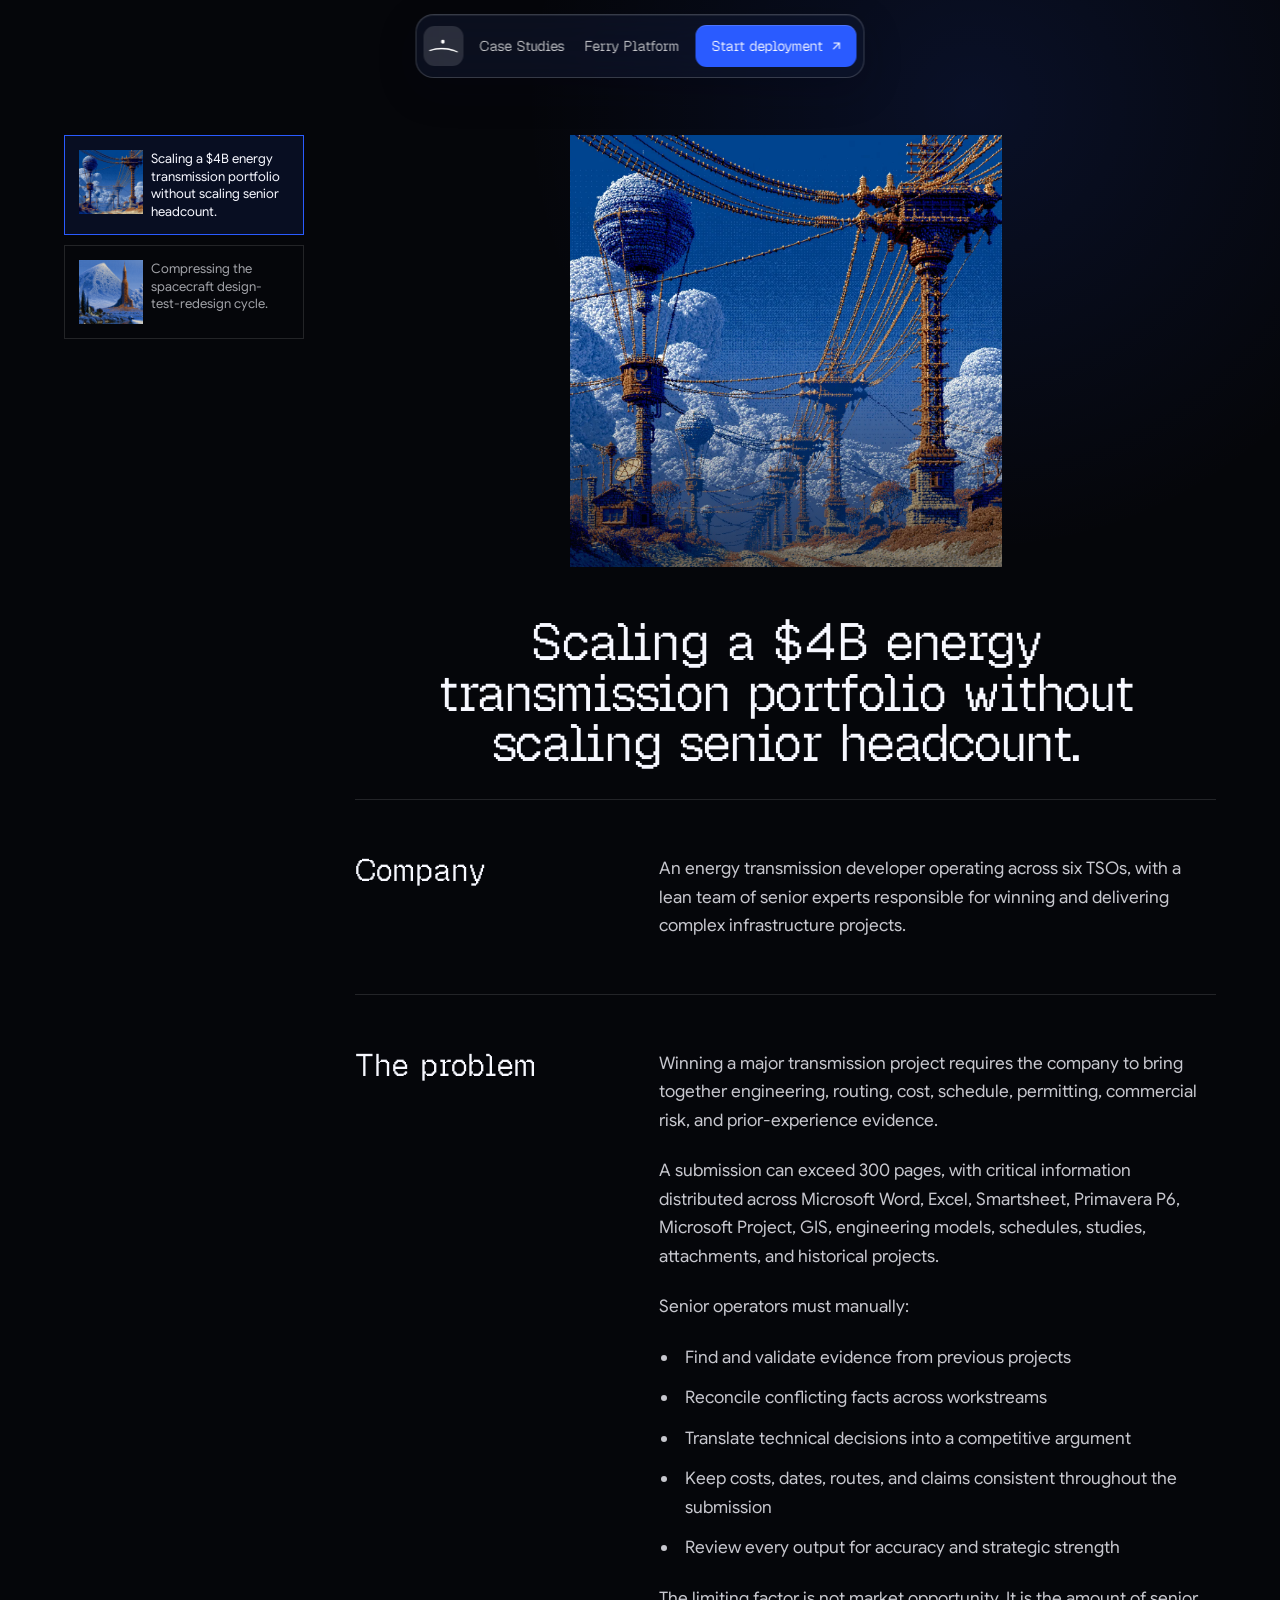
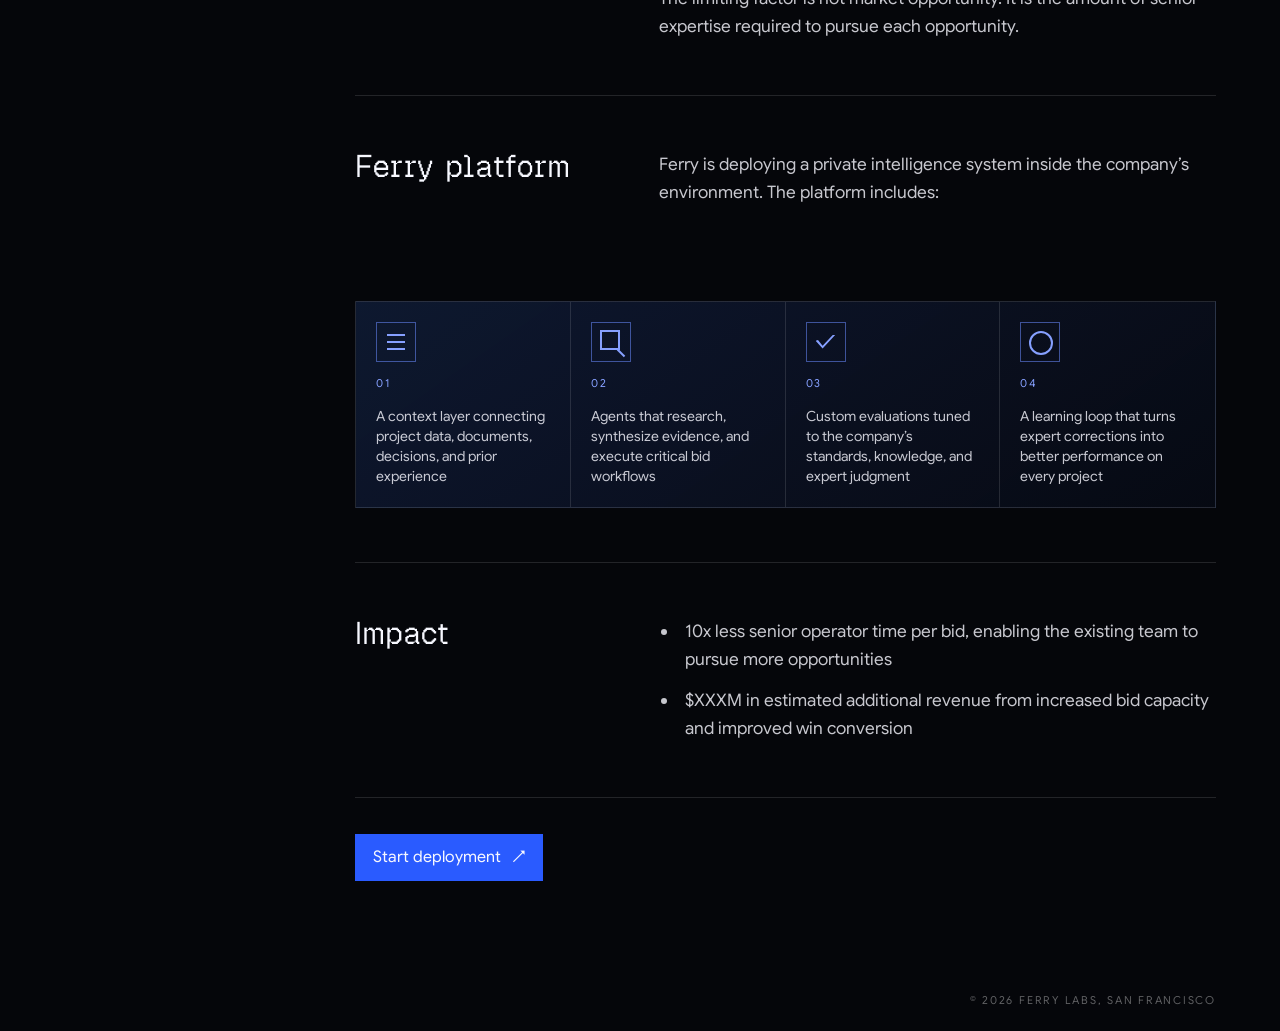
==== commit fd6ed222: "speed up cross-page image loading" ====
--- a/case-studies.html
+++ b/case-studies.html
@@ -6,6 +6,7 @@
   <title>Case Studies — Ferry Labs</title>
   <meta name="description" content="Selected Ferry Labs case studies.">
   <link rel="icon" href="favicon.svg" type="image/svg+xml">
+  <link rel="preload" as="image" href="assets/case-studies/transmission-infrastructure.webp" type="image/webp" fetchpriority="high">
   <link rel="stylesheet" href="case-studies.css?v=20260720-nav">
   <script src="page-transitions.js"></script>
   <script>document.documentElement.classList.add('js')</script>
@@ -31,20 +32,20 @@
       <nav class="case-switcher" aria-label="Choose a case study">
     <a href="#energy-transmission" class="case-switch"
        data-case-link="energy-transmission">
-      <img src="assets/case-studies/transmission-infrastructure.png" alt="" width="2048" height="2048">
+      <img src="assets/case-studies/transmission-infrastructure.png" srcset="assets/case-studies/transmission-infrastructure.webp" alt="" width="2048" height="2048" fetchpriority="high">
       <span>Scaling a $4B energy transmission portfolio without scaling senior headcount.</span>
     </a>
 
     <a href="#spacecraft-engineering" class="case-switch"
        data-case-link="spacecraft-engineering">
-      <img src="assets/case-studies/spacecraft-engineering.png" alt="" width="2048" height="2048">
+      <img src="assets/case-studies/spacecraft-engineering.png" srcset="assets/case-studies/spacecraft-engineering.webp" alt="" width="2048" height="2048">
       <span>Compressing the spacecraft design-test-redesign cycle.</span>
     </a></nav>
       <div class="case-reader">
   <article class="case-panel" id="energy-transmission"
            data-case-panel="energy-transmission" tabindex="-1">
     <figure class="case-hero">
-      <img src="assets/case-studies/transmission-infrastructure.png" alt="A pixel-art transmission network stretches across a mountainous blue landscape."
+      <img src="assets/case-studies/transmission-infrastructure.png" srcset="assets/case-studies/transmission-infrastructure.webp" alt="A pixel-art transmission network stretches across a mountainous blue landscape."
            width="2048" height="2048">
     </figure>
     <header class="story-header">
@@ -110,7 +111,7 @@
   <article class="case-panel" id="spacecraft-engineering"
            data-case-panel="spacecraft-engineering" tabindex="-1">
     <figure class="case-hero">
-      <img src="assets/case-studies/spacecraft-engineering.png" alt="A pixel-art spacecraft stands beside a snow-covered mountain beneath a blue sky."
+      <img src="assets/case-studies/spacecraft-engineering.png" srcset="assets/case-studies/spacecraft-engineering.webp" alt="A pixel-art spacecraft stands beside a snow-covered mountain beneath a blue sky."
            width="2048" height="2048">
     </figure>
     <header class="story-header">
--- a/case-studies.css
+++ b/case-studies.css
@@ -100,14 +100,14 @@
   top: 14px;
   left: 50%;
   z-index: 10;
-  width: min(560px, calc(100% - 24px));
+  width: max-content;
   max-width: calc(100% - 24px);
   height: 64px;
   padding: 7px;
   display: flex;
   align-items: center;
   justify-content: flex-start;
-  gap: 18px;
+  gap: 12px;
   flex: 1;
   min-width: 0;
   transform: translateX(-50%);
@@ -149,8 +149,8 @@
   display: flex;
   align-items: center;
   justify-content: flex-start;
-  gap: 18px;
-  flex: 1;
+  gap: 12px;
+  flex: 0 0 auto;
   min-width: 0;
 }
 
@@ -181,7 +181,6 @@
   font-size: 14px;
   font-weight: 500;
   white-space: nowrap;
-  margin-left: auto;
   box-shadow: inset 0 1px 0 rgba(255, 255, 255, 0.16);
 }
 
